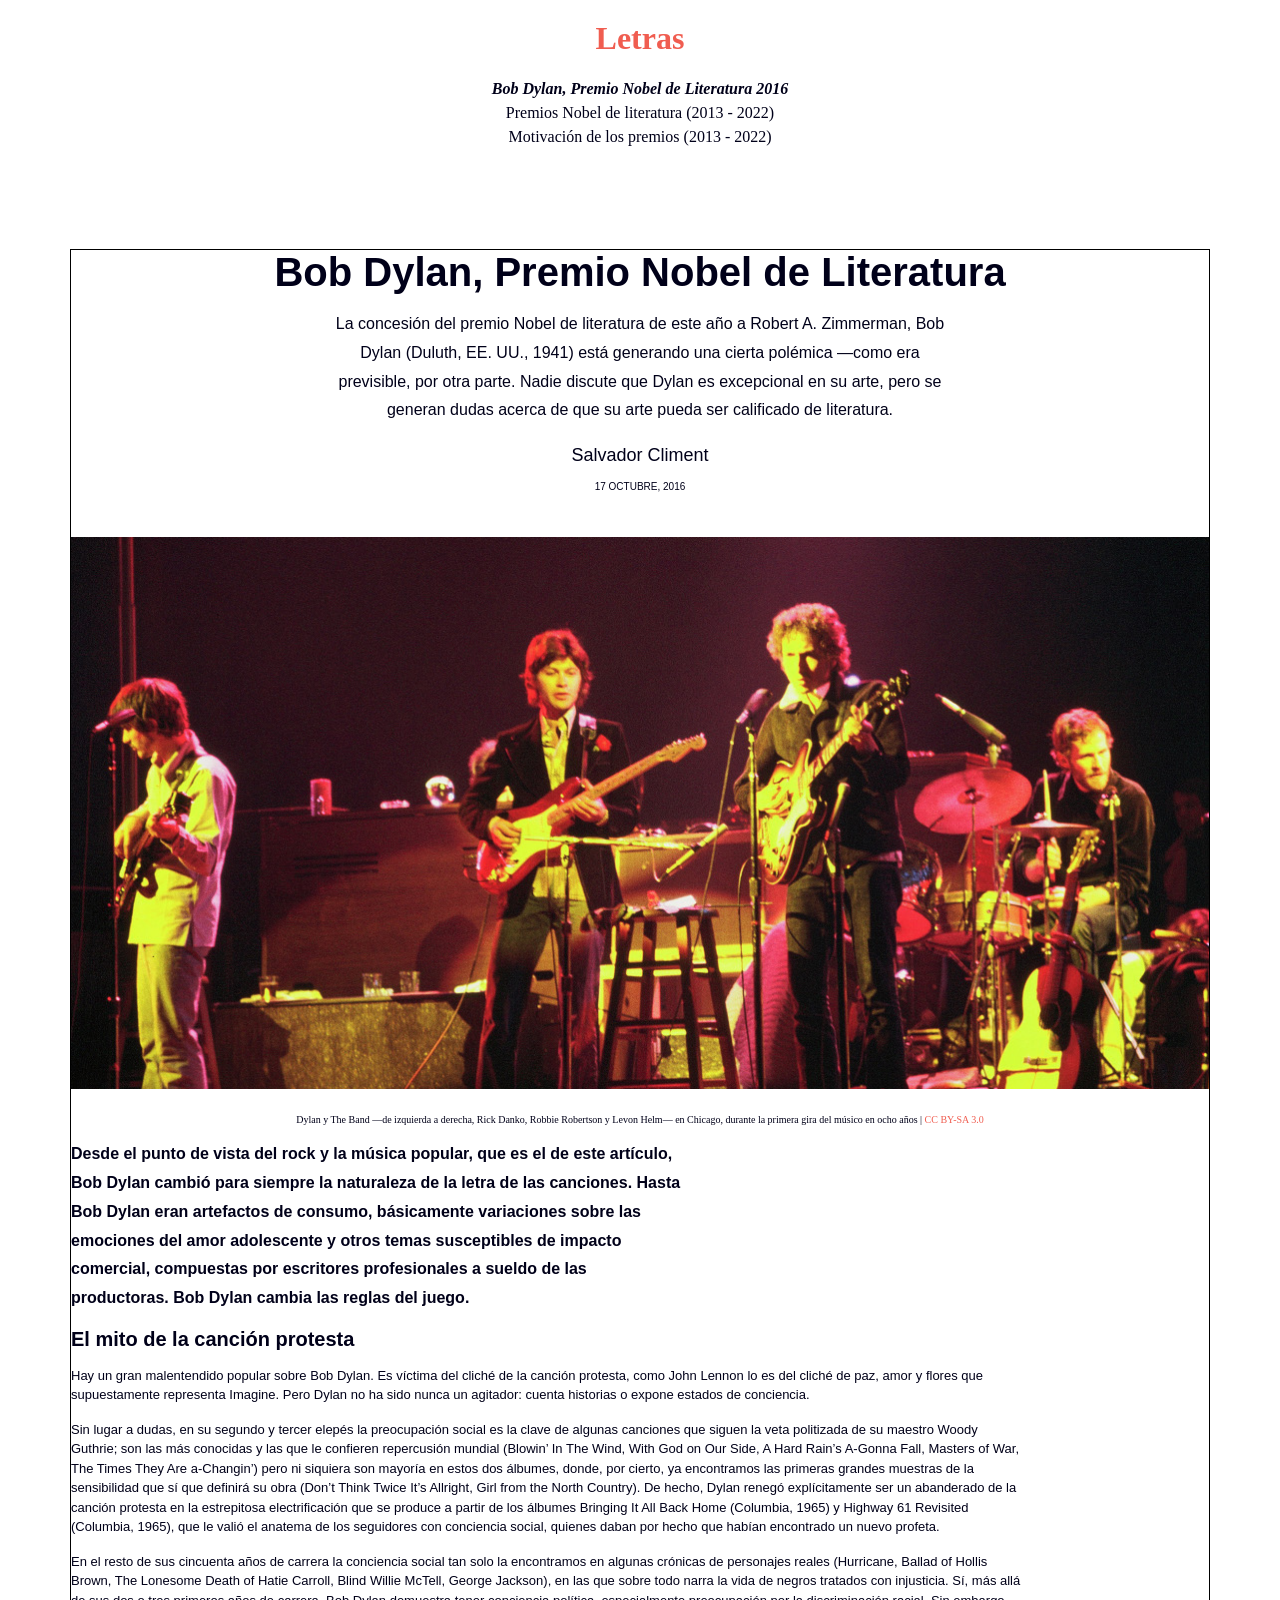
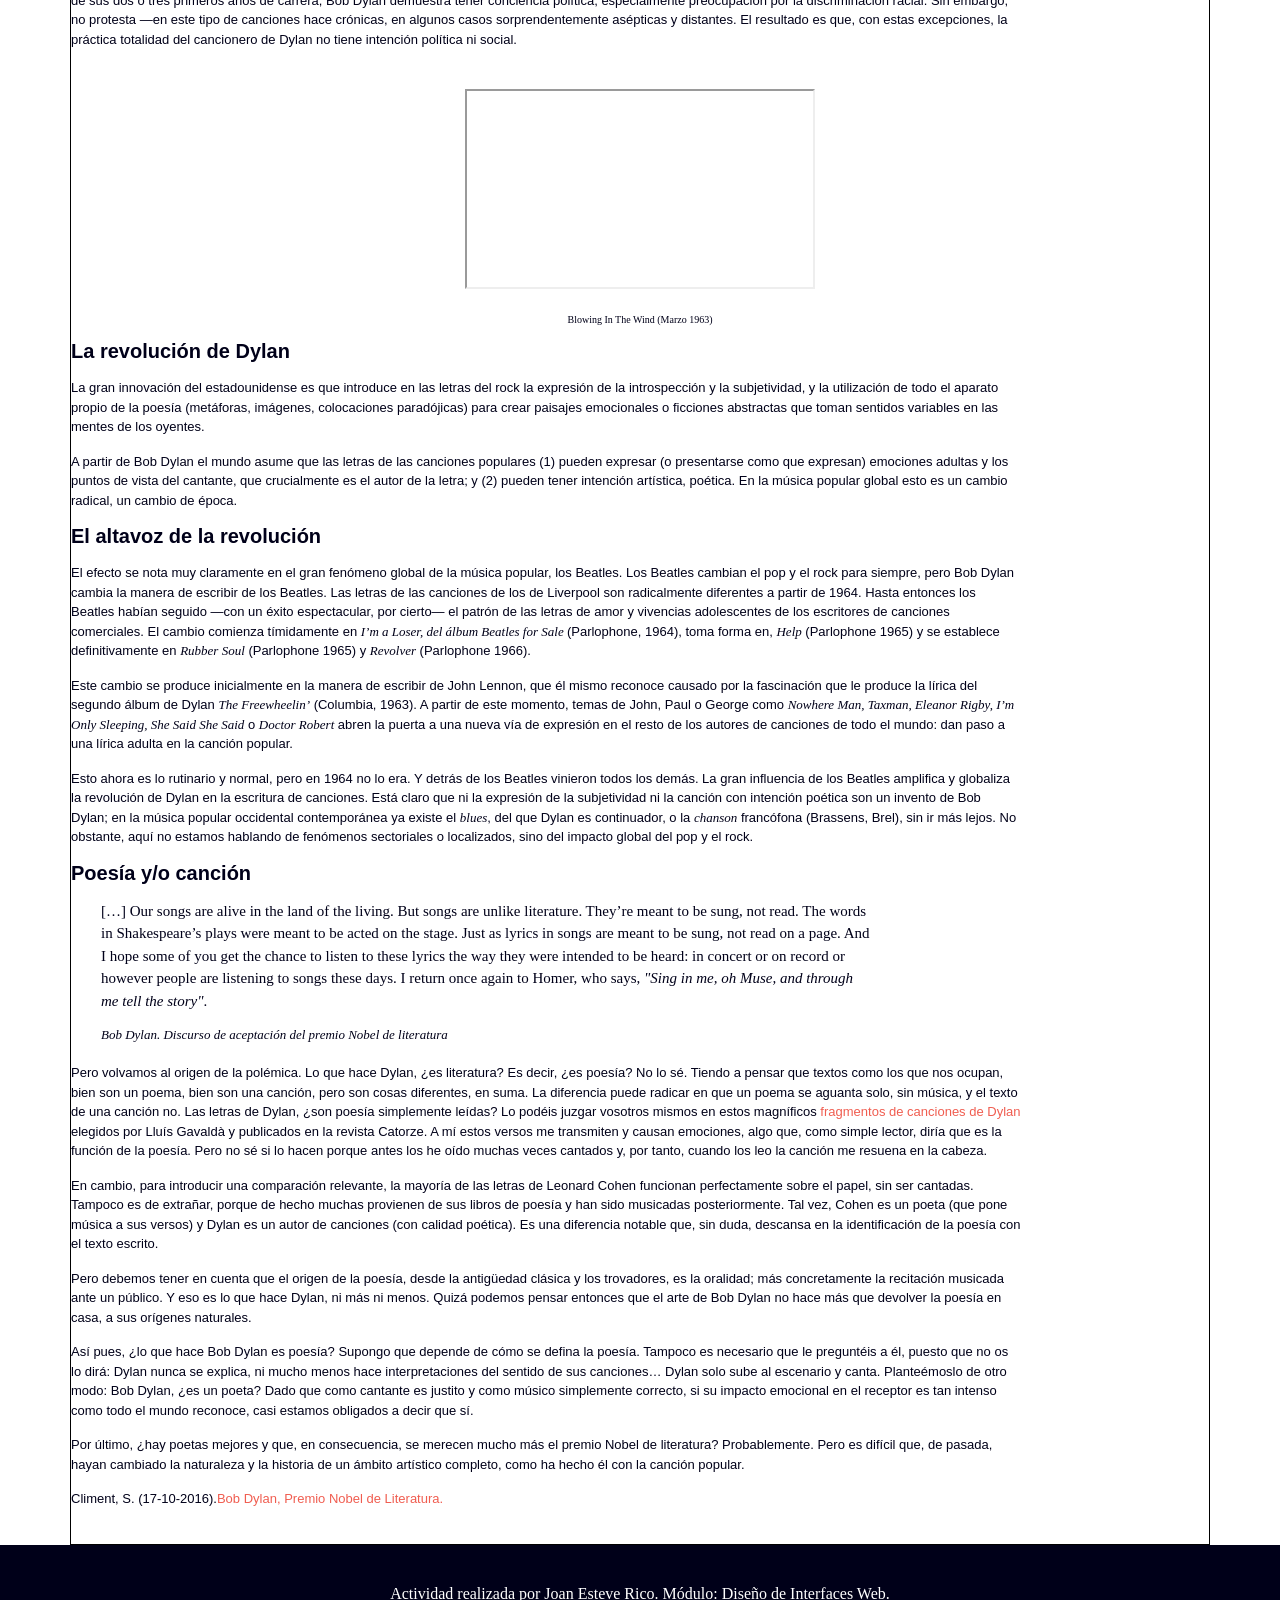
==== index.html @ c08e4fc8 "Add files via upload" ====
<!DOCTYPE html>
<html lang="es">
<head>
    <meta charset="UTF-8">
    <meta name="viewport" content="width=device-width, initial-scale=1.0">
    <link rel="stylesheet" href="css/estilos.css">
    <title>Literatura Popular</title>
</head>

<body>
    <header>  
        <h1><a href="index.html">Letras</a></h1>

    <nav>
         <ul>
            <li><a href="./index.html" class="actual">Bob Dylan, Premio Nobel de Literatura <time datetime="2016">2016</time></a></li>
            <li><a href="./listado-nobel-literatura.html">Premios Nobel de literatura (<time datetime="2013">2013</time> - <time datetime="2022">2022</time>)</a></li>
            <li><a href="motivacion-premios.html">Motivación de los premios (<time datetime="2013">2013</time> - <time datetime="2022">2022</time>)</a></li>
          </ul>
    
    </nav>
    </header>


    <main class="contenedor">
    <section>
        <h2>Bob Dylan, Premio Nobel de Literatura</h2>
        <p class="primp">La concesión del premio Nobel de literatura de este año a Robert A. Zimmerman, Bob Dylan (Duluth, EE. UU., 1941) 
            está generando una cierta polémica —como era previsible, por otra parte. Nadie discute que Dylan es excepcional en su arte,
             pero se generan dudas acerca de que su arte pueda ser calificado de literatura.
        </p>

        <h3 class="autor">Salvador Climent</h3>
        <time datetime="2016-10-17" class="fecha-autor">17 OCTUBRE, 2016</time>
         
        <figure>
        <img src="./img/Bob-Dylan-and-The-Band-1974.jpg" alt="Dilan y The band" title="Dilan y la banda" width="500" height="200">
         <figcaption>Dylan y The Band —de izquierda a derecha, Rick Danko, Robbie Robertson y Levon Helm— en Chicago, durante la primera gira del músico en ocho años | <span class="licencia">CC BY-SA 3.0</span></figcaption>
        </figure>

        <p class="resum">Desde el punto de vista del rock y la música popular, que es el de este artículo, Bob Dylan cambió para siempre la naturaleza de la letra de las canciones.
            Hasta Bob Dylan eran artefactos de consumo, básicamente variaciones sobre las emociones del amor adolescente y otros temas susceptibles de impacto comercial,
             compuestas por escritores profesionales a sueldo de las productoras. Bob Dylan cambia las reglas del juego.
        </p>
        
        <article>
        <h2>El mito de la canción protesta</h2>

        <p>Hay un gran malentendido popular sobre Bob Dylan. Es víctima del cliché de la canción protesta, como John Lennon lo es del cliché de paz, amor y flores que
             supuestamente representa Imagine. Pero Dylan no ha sido nunca un agitador: cuenta historias o expone estados de conciencia.
        </p>

        <p>Sin lugar a dudas, en su segundo y tercer elepés la preocupación social es la clave de algunas canciones que siguen la veta politizada de su maestro
             Woody Guthrie; son las más conocidas y las que le confieren repercusión mundial (Blowin’ In The Wind, With God on Our Side, A Hard Rain’s A-Gonna Fall,
              Masters of War, The Times They Are a-Changin’) pero ni siquiera son mayoría en estos dos álbumes, donde, por cierto, ya encontramos las primeras grandes 
              muestras de la sensibilidad que sí que definirá su obra (Don’t Think Twice It’s Allright, Girl from the North Country). 
              De hecho, Dylan renegó explícitamente ser un abanderado de la canción protesta en la estrepitosa electrificación que se produce a partir de los álbumes
               Bringing It All Back Home (Columbia, 1965) y Highway 61 Revisited (Columbia, 1965), que le valió el anatema de los seguidores con conciencia social, 
               quienes daban por hecho que habían encontrado un nuevo profeta.
        </p>

        <p>En el resto de sus cincuenta años de carrera la conciencia social tan solo la encontramos en algunas crónicas de personajes reales 
            (Hurricane, Ballad of Hollis Brown, The Lonesome Death of Hatie Carroll, Blind Willie McTell, George Jackson), en las que sobre todo narra
             la vida de negros tratados con injusticia. Sí, más allá de sus dos o tres primeros años de carrera, Bob Dylan demuestra tener conciencia política, 
             especialmente preocupación por la discriminación racial. Sin embargo, no protesta —en este tipo de canciones hace crónicas, en algunos casos sorprendentemente
              asépticas y distantes. El resultado es que, con estas excepciones, la práctica totalidad del cancionero de Dylan no tiene intención política ni social.
        </p>

        <figure>
            <iframe src="https://youtube.com/embed/vWwgrjjIMXA" width="300" height="150" title="Blowing in the wind" referrerpolicy="strict-origin-when-cross-origin" allowfullscreen></iframe>
            <figcaption>Blowing In The Wind (Marzo 1963)</figcaption>
        </figure>

        </article>
        
        <article>
            <h2>La revolución de Dylan</h2>
            <p>La gran innovación del estadounidense es que introduce en las letras del rock la expresión de la introspección y la subjetividad, y la utilización de todo el aparato propio de la poesía (metáforas, imágenes, colocaciones paradójicas)
                 para crear paisajes emocionales o ficciones abstractas que toman sentidos variables en las mentes de los oyentes.
            </p>

            <p>A partir de Bob Dylan el mundo asume que las letras de las canciones populares (1) pueden expresar (o presentarse como que expresan) emociones adultas y los puntos de vista del cantante, que crucialmente es el autor de la letra;
                 y (2) pueden tener intención artística, poética. En la música popular global esto es un cambio radical, un cambio de época.
            </p>

        </article>

        <article>
            <h2>El altavoz de la revolución</h2>
            <p>El efecto se nota muy claramente en el gran fenómeno global de la música popular, los Beatles. Los Beatles cambian el pop y el rock para siempre, pero Bob Dylan cambia la manera de escribir de los Beatles. Las letras de
                 las canciones de los de Liverpool son radicalmente diferentes a partir de 1964. Hasta entonces los Beatles
                  habían seguido —con un éxito espectacular, por cierto— el patrón de las letras de amor y vivencias adolescentes 
                  de los escritores de canciones comerciales. El cambio comienza tímidamente en <cite>I’m a Loser, del álbum Beatles for Sale </cite>(Parlophone, 1964),
                   toma forma en, <cite>Help</cite> (Parlophone 1965) y se establece definitivamente en <cite>Rubber Soul</cite> (Parlophone 1965) y <cite>Revolver</cite> (Parlophone 1966).
            </p>

            <p>Este cambio se produce inicialmente en la manera de escribir de John Lennon, que él mismo reconoce causado por la fascinación que le produce la lírica del segundo álbum de Dylan <cite>The Freewheelin’</cite> (Columbia, 1963). 
                A partir de este momento, temas de John, Paul o George como <cite>Nowhere Man, Taxman, Eleanor Rigby, I’m Only Sleeping, 
                She Said She Said</cite> o <cite>Doctor Robert</cite> abren la puerta a una nueva vía de expresión en el resto de los autores de canciones de todo el mundo:
                 dan paso a una lírica adulta en la canción popular.
            </p>

            <p>Esto ahora es lo rutinario y normal, pero en 1964 no lo era. Y detrás de los Beatles vinieron todos los demás. La gran influencia de los Beatles amplifica y globaliza la revolución de Dylan en la escritura de canciones.
                 Está claro que ni la expresión de la subjetividad ni la canción con intención poética son un invento de Bob Dylan; 
                 en la música popular occidental contemporánea ya existe el <cite>blues</cite>, del que Dylan es continuador, o la <cite>chanson</cite> francófona (Brassens, Brel),
                  sin ir más lejos. No obstante, aquí no estamos hablando de fenómenos sectoriales o localizados, sino del impacto global del pop y el rock.
            </p>

        </article>

         <article>
            <h2>Poesía y/o canción</h2>
            
            <blockquote>
                <p>[…] Our songs are alive in the land of the living. But songs are unlike literature. They’re meant to be sung, not read. The words in Shakespeare’s plays were meant to be acted on the stage.
                     Just as lyrics in songs are meant to be sung, not read on a page. And I hope some of you get the chance to listen 
                     to these lyrics the way they were intended to be heard: in concert or on record or however people are listening 
                     to songs these days. I return once again to Homer, who says, <cite>"Sing in me, oh Muse, and through me tell the story"</cite>.
                </p>

                <footer>
                    <cite>Bob Dylan. Discurso de aceptación del premio Nobel de literatura</cite>
                </footer>
            </blockquote>

            <p>Pero volvamos al origen de la polémica. Lo que hace Dylan, ¿es literatura? Es decir, ¿es poesía? No lo sé. Tiendo a pensar que textos como los que nos ocupan, bien son un poema, bien son una canción, 
                pero son cosas diferentes, en suma. La diferencia puede radicar en que un poema se aguanta solo, sin música,
                 y el texto de una canción no. Las letras de Dylan, ¿son poesía simplemente leídas? Lo podéis juzgar vosotros mismos en estos magníficos <a href="./motivacion-premios.html" target="_blank" rel="noopener" >fragmentos de canciones de Dylan </a> elegidos por Lluís Gavaldà 
                 y publicados en la revista Catorze. A mí estos versos me transmiten y causan emociones, algo que, como simple lector, 
                 diría que es la función de la poesía. Pero no sé si lo hacen porque antes los he oído muchas veces cantados y, por tanto, cuando los leo la canción me resuena en la cabeza.
            </p>

            <p>En cambio, para introducir una comparación relevante, la mayoría de las letras de Leonard Cohen funcionan perfectamente sobre el papel, sin ser cantadas. Tampoco es de extrañar, porque de hecho muchas
                 provienen de sus libros de poesía y han sido musicadas posteriormente. Tal vez, Cohen es un poeta (que pone música a sus versos) 
                 y Dylan es un autor de canciones (con calidad poética). Es una diferencia notable que, sin duda, descansa en la identificación de la poesía con el texto escrito.
            </p>

            <p>Pero debemos tener en cuenta que el origen de la poesía, desde la antigüedad clásica y los trovadores, es la oralidad; más concretamente la recitación musicada ante un público. Y eso es lo que hace Dylan, ni más ni menos.
                 Quizá podemos pensar entonces que el arte de Bob Dylan no hace más que devolver la poesía en casa, a sus orígenes naturales.
            </p>

            <p>Así pues, ¿lo que hace Bob Dylan es poesía? Supongo que depende de cómo se defina la poesía. Tampoco es necesario que le preguntéis a él, puesto que no os lo dirá: Dylan nunca se explica, ni mucho menos hace interpretaciones 
                del sentido de sus canciones… Dylan solo sube al escenario y canta. Planteémoslo de otro modo: Bob Dylan, ¿es un poeta? Dado que como cantante es justito y como músico simplemente correcto, si su impacto emocional en el receptor
                 es tan intenso como todo el mundo reconoce, casi estamos obligados a decir que sí.
            </p>

            <p>Por último, ¿hay poetas mejores y que, en consecuencia, se merecen mucho más el premio Nobel de literatura? Probablemente. Pero es difícil que, de pasada, hayan cambiado la naturaleza y la historia de un ámbito artístico completo, 
                como ha hecho él con la canción popular.
            </p>

            <footer>
                <p>Climent, S. (17-10-2016).<a href="https://www.nationalgeographic.com.es/mundo-ng/actualidad/bob-dylan-premio-nobel-literatura-2016_10781" target="_blank" rel="noopener">Bob Dylan, Premio Nobel de Literatura.</a>
                </p>
            </footer>

        </article>
   

    </section>

    </main>

    <footer>
        <p>Actividad realizada por Joan Esteve Rico. Módulo: Diseño de Interfaces Web.</p>
    </footer>
    
</body>
</html>
---- css/estilos.css ----
/* RESET CSS*/

*,
*::before,
*::after {
    box-sizing: border-box;
}

* {
    margin: 0;
    padding: 0;
}

html {
    scroll-behavior: smooth;
}

img {
    max-width: 100%;
    height: auto;
    display: block;
}

a {
    text-decoration: none;
    color: inherit;
}

ul,
ol {
    list-style: none;
}

button {
    font: inherit;
    cursor: pointer;
}





/*Mi CSS*/

body{
    display: flex;
    flex-direction: column;
    min-height: 100vh;
}

.contenedor{
    width: 95%;
    max-width: 1140px;
    margin: 0 auto;
    border: 1px solid black;
    padding-bottom: 20px;
}

header{
    padding-bottom: 100px;
}
header h1{
    font-family: Georgia, 'Times New Roman', Times, serif;
    color: rgb(240, 93, 80);
    text-align: center;
    padding: 20px;
    font-size:xx-large;
}

header h1:hover{
    color: rgba(240, 93, 80, 0.5);
}

nav{
    text-align: center;
    line-height: 1.5;
}
nav a{
    color: rgb(0,0,25);
}
nav a:hover{
    color: rgba(0, 0, 25, 0.5);
}

.actual{
    font-weight: 700;
    font-style: italic;
}

main{
    flex: 1;
    font-family: Arial, Helvetica, sans-serif;
    color: rgb(0, 0, 25);

}

main li {
    color: rgba(0, 0, 25, 0.5);
}

article a {
    color: rgb(240, 93, 80);
}

article a:hover{
    color: rgba(240, 93, 80, 0.5);
}


body > footer {
    background-color: rgb(0 , 0, 25);
    color: rgb(255, 255, 255);
    padding: 40px;
    text-align: center;
}

body > footer p{
    margin-bottom: 15px;
}

body > footer a {
    color: rgb(255, 255, 255);
}

body > footer a:hover{
    color: rgb(240, 93, 80);
}

section h2{
   
    font-size: 1.25rem;  /* crece el doble respecto a la raiz*/
    margin-bottom: 15px;
}

section > h2 {
    font-size: 40px;
    text-align: center;
}

section h3{
    font-size: 1rem;
    margin-top: 15px;
    margin-bottom: 5px;
}

section p {
    line-height: 1.5;
    margin-bottom: 15px;
    font-family: Arial, Helvetica, sans-serif;
    font-size: small;
    max-width: 950px;
   
}

figure{
    display: flex;
    flex-direction: column;
}

figure img{
    align-self: center;
    margin: 25px;
    width: 100%;
}

figure iframe{
    align-self: center;
    margin: 25px;
    width: 350px;
    height: 200px;
}

figcaption{
    
    text-align: center;
    font-family: Georgia, 'Times New Roman', Times, serif;
    font-size: x-small;
    margin-bottom: 15px;
}

.licencia{
    color: rgb(240, 93, 80);
}

.resum{
    font-size: medium;
    font-weight: bold;
    line-height: 1.8;
    max-width: 610px;
    
}

.primp{
    font-size: medium;
    line-height: 1.8;
    max-width: 610px;
    text-align: center;
    margin-left: auto;
    margin-right: auto;
}

.autor{
    text-align: center;
    font-size: large;
    font-weight: normal;
    margin-top: 20px;
}

.fecha-autor{
    display: block;
    text-align: center;
    font-size: x-small;
    padding-top: 10px;
    padding-bottom: 20px;
}

cite{
    font-family: Georgia, 'Times New Roman', Times, serif;
    font-style: italic;
}

blockquote p{
    font-family: Georgia, 'Times New Roman', Times, serif;
    padding-left: 30px;
    font-size: 15px;
    line-height: 1.5;
    max-width: 800px;
}

blockquote footer{
    padding-left: 30px;
    padding-bottom: 20px;
    font-size: small;
}

hgroup h2{
    text-align: center;
    font-size: 30px;
}

hgroup > p{
    text-align: center;
    font-size: 10px;
}

.listado{
    width: 300px;
    margin: 25px auto;
}

.listado > li{
    display: flex;
    align-items: center;
    flex-wrap: wrap;
    margin-bottom: 10px;
  
}

.listado > li > ul {
    flex-basis: 100%;
    margin-left: 40px;
    margin-top: 5px;
}


.listado img {
    width: 20px;
    margin-right: 5px;
}

ul.listado a{
    color: rgb(240, 93, 80);
}

ul.listado a:hover{
    color: rgba(240, 93, 80, 0.5);
}

.consulta{
    margin-top: 25px;
    text-align: center;
}

.consulta a {
    color: rgb(240, 93, 80);
}
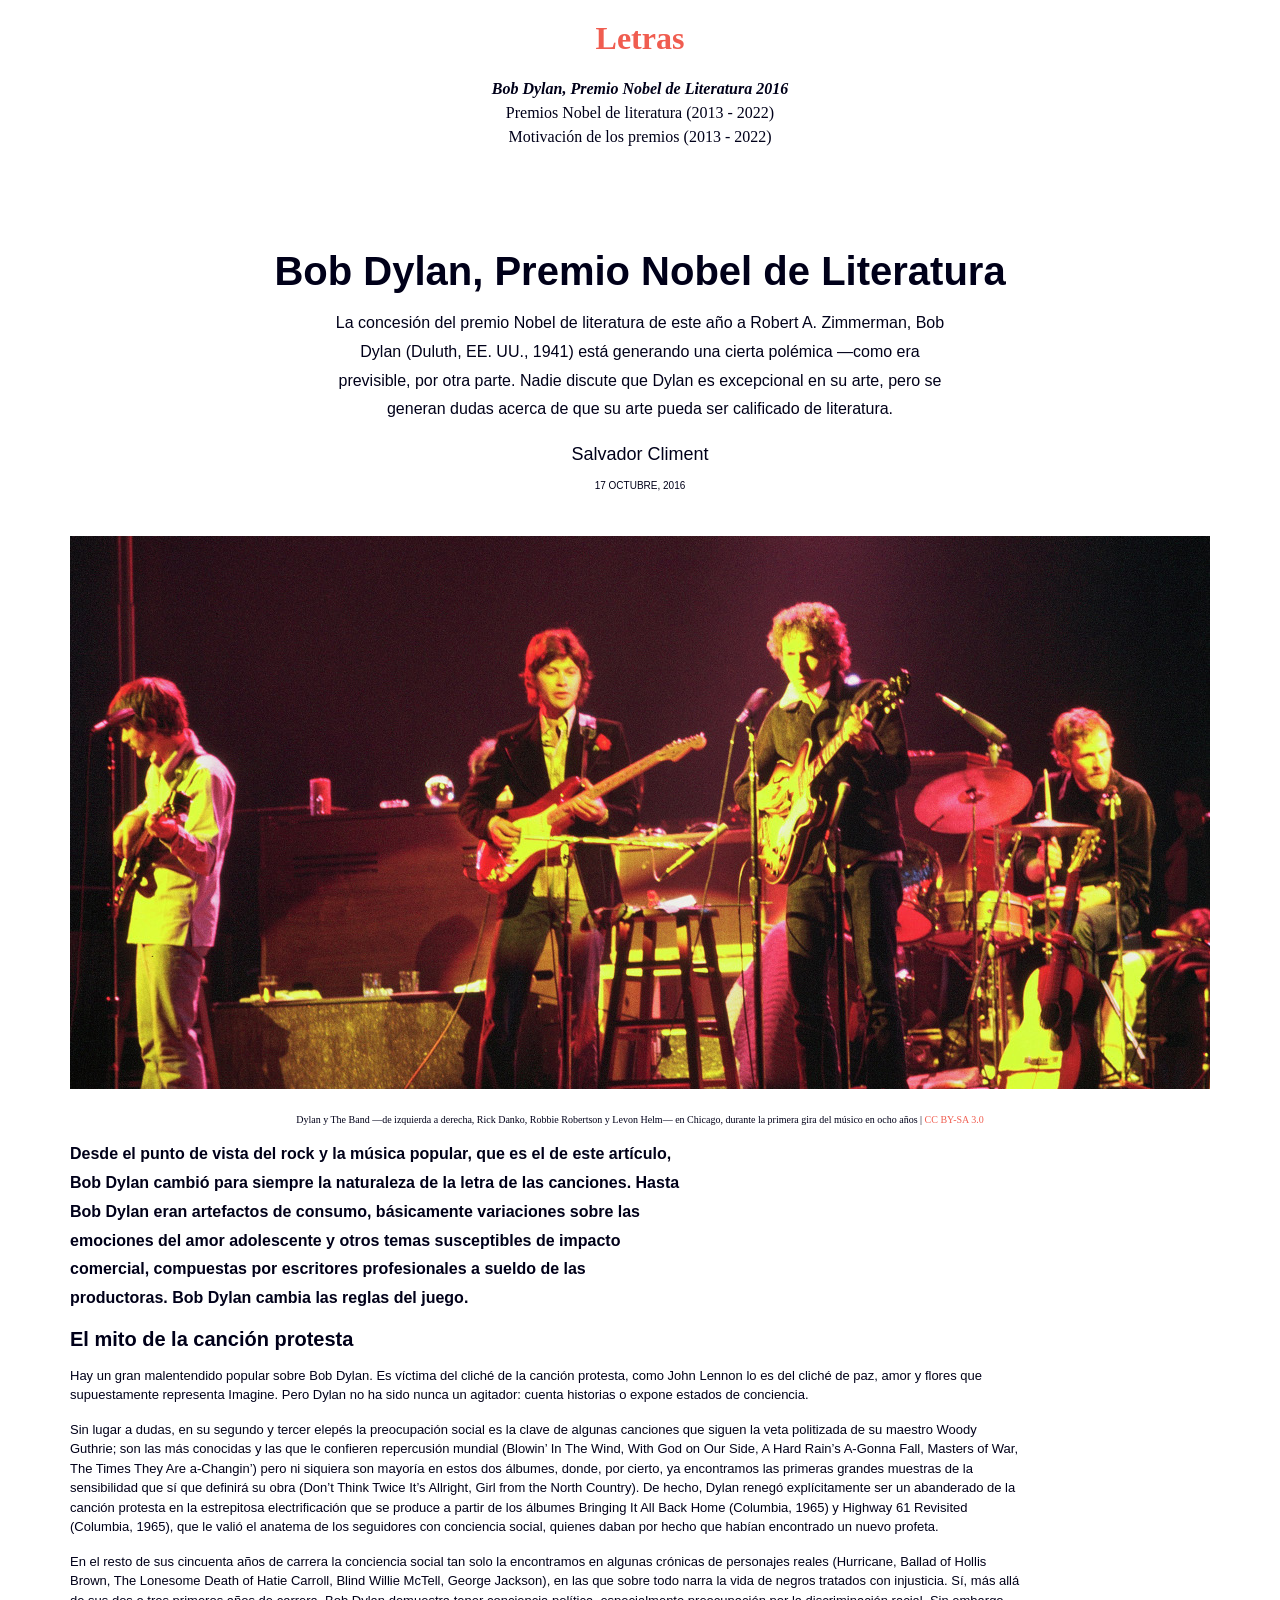
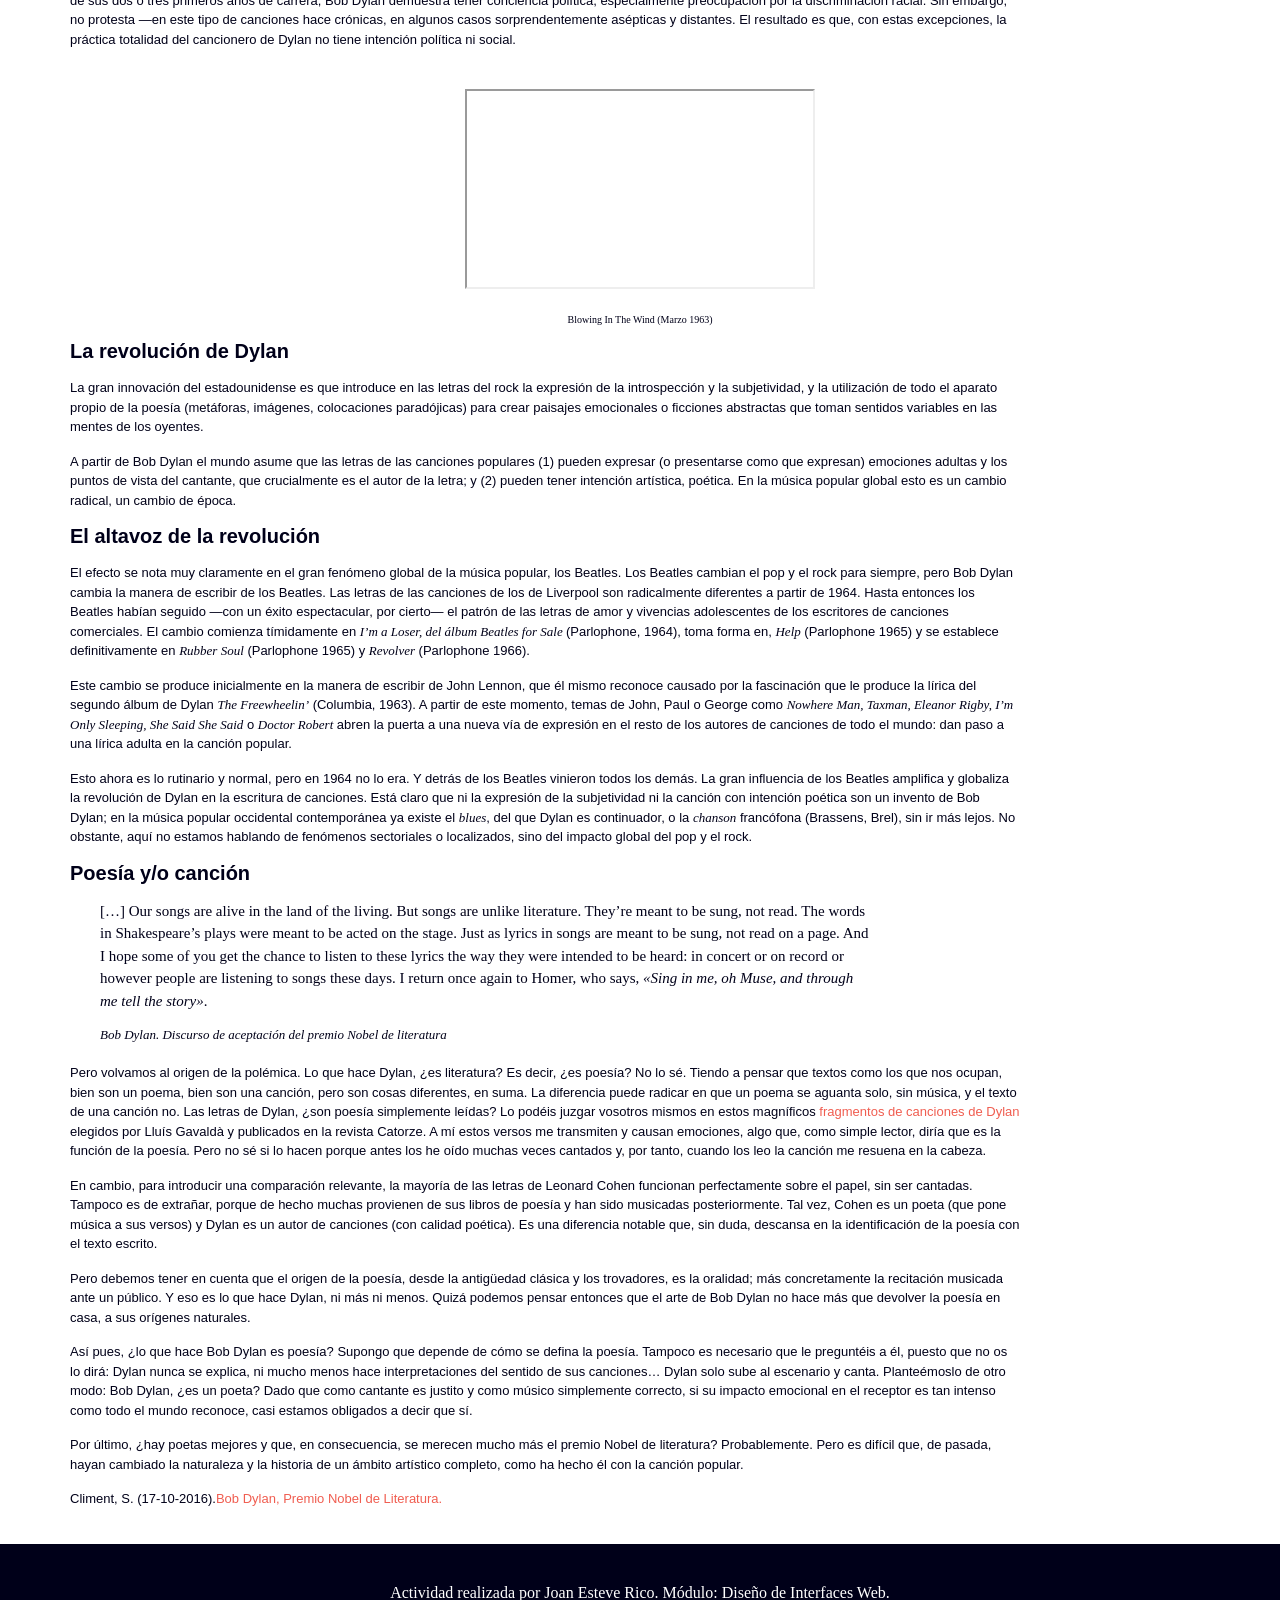
==== commit c1f042ae: "Actualización completa de la practica" ====
--- a/index.html
+++ b/index.html
@@ -115,7 +115,7 @@
                 <p>[…] Our songs are alive in the land of the living. But songs are unlike literature. They’re meant to be sung, not read. The words in Shakespeare’s plays were meant to be acted on the stage.
                      Just as lyrics in songs are meant to be sung, not read on a page. And I hope some of you get the chance to listen 
                      to these lyrics the way they were intended to be heard: in concert or on record or however people are listening 
-                     to songs these days. I return once again to Homer, who says, <cite>"Sing in me, oh Muse, and through me tell the story"</cite>.
+                     to songs these days. I return once again to Homer, who says, <q>Sing in me, oh Muse, and through me tell the story</q>.
                 </p>
 
                 <footer>
--- a/css/estilos.css
+++ b/css/estilos.css
@@ -52,7 +52,6 @@
     width: 95%;
     max-width: 1140px;
     margin: 0 auto;
-    border: 1px solid black;
     padding-bottom: 20px;
 }
 
@@ -260,6 +259,7 @@
     flex-basis: 100%;
     margin-left: 40px;
     margin-top: 5px;
+    list-style-type: square;
 }
 
 
@@ -268,8 +268,20 @@
     margin-right: 5px;
 }
 
+.listado time{
+    font-weight: bold;
+    display: inline-block;
+    padding-bottom: 5px;
+}
+
+.listado > li  {
+    font-weight: bold;
+
+}
+
 ul.listado a{
     color: rgb(240, 93, 80);
+    font-weight: normal;
 }
 
 ul.listado a:hover{
@@ -284,3 +296,28 @@
 .consulta a {
     color: rgb(240, 93, 80);
 }
+
+q{
+    quotes: "«" "»";
+    font-family: Georgia, 'Times New Roman', Times, serif;
+    font-style: italic;
+}
+
+dt{
+    margin-top: 25px;
+    margin-bottom: 20px;
+    margin-left: 20px;
+    color: rgb(240, 93, 80) ;
+}
+
+dd{
+    margin-left: 50px;
+    
+}
+
+dd time{
+    font-weight: bold;
+    font-size: 17px;
+    color: rgba(0, 0, 25, 0.5);
+}
+
